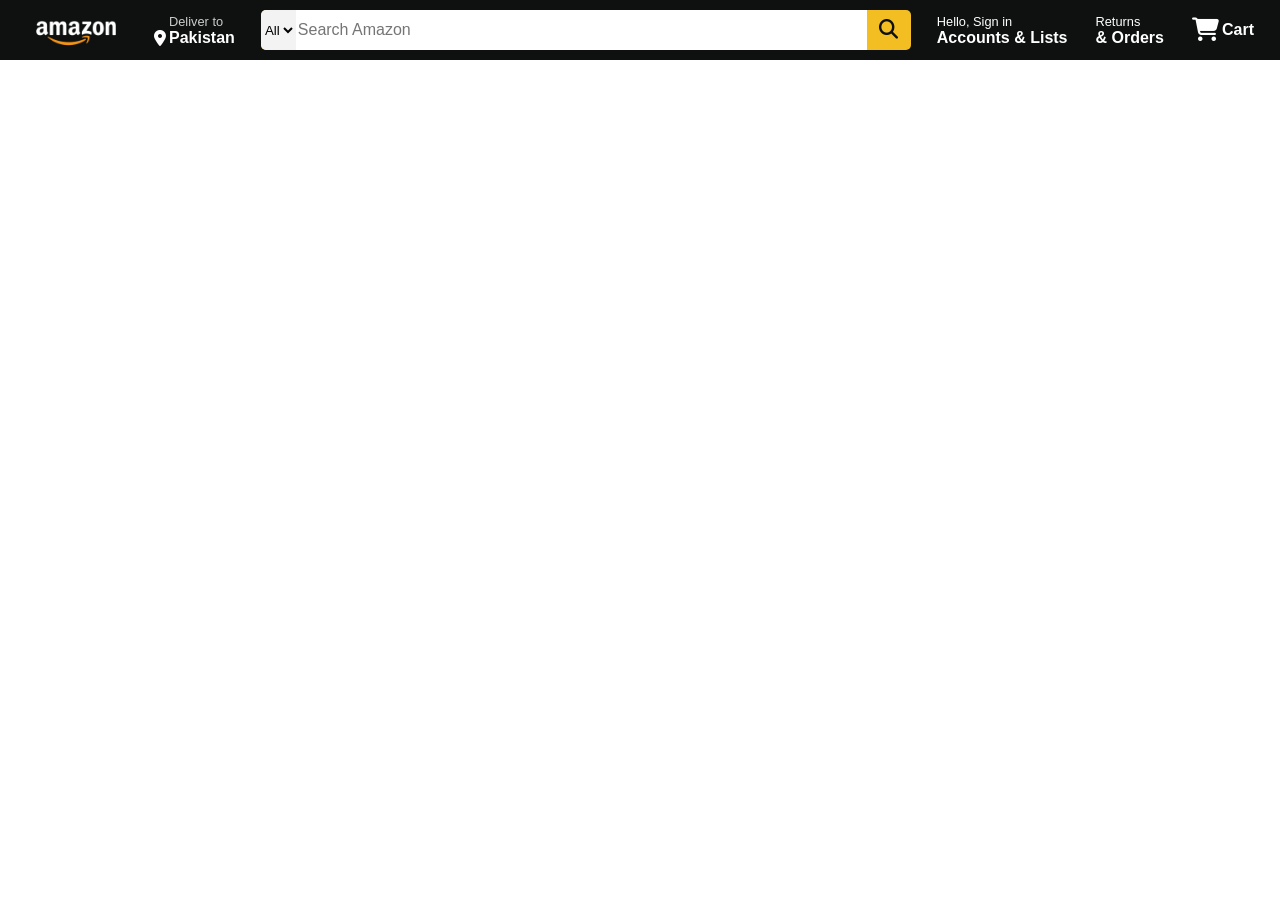
==== ProjectFIles/index.html @ 7b2ddd3a "First Commit" ====
<!DOCTYPE html>
<html lang="en">

<head>
    <meta charset="UTF-8">
    <meta name="viewport" content="width=device-width, initial-scale=1.0">
    <title>Amazon</title>
    <link rel="stylesheet" href="https://cdnjs.cloudflare.com/ajax/libs/font-awesome/6.4.0/css/all.min.css"
        integrity="sha512-iecdLmaskl7CVkqkXNQ/ZH/XLlvWZOJyj7Yy7tcenmpD1ypASozpmT/E0iPtmFIB46ZmdtAc9eNBvH0H/ZpiBw=="
        crossorigin="anonymous" referrerpolicy="no-referrer" />
    <link rel="stylesheet" href="styles.css">
</head>

<body>
    <header>
        <div class="navbar">
            <div class="nav-logo border">
                <div class="logo">

                </div>
            </div>
            <div class="nav-address border">
                <p class="add-first">Deliver to</p>
                <div class="add-icon">
                    <i class="fa-solid fa-location-dot"></i>
                    <p class="add-sec">Pakistan</p>
                </div>
            </div>
            <div class="nav-search">
                <select class="search-select">
                    <option>All</option>
                </select>
                <input type="text" placeholder="Search Amazon" class="SearchBox">
                <div class="search-icon">
                    <i class="fa-solid fa-magnifying-glass"></i>
                </div>
            </div>
            <div class="nav-signin border">
                <p class="nav-first">Hello, Sign in</p>
                <p class="nav-second">Accounts & Lists</p>
            </div>
            <div class="nav-returns border">
                <p class="nav-first">Returns</p>
                <p class="nav-second">& Orders</p>
            </div>
            <div class="nav-cart border">
                <div class="cart-icon">
                    <i class="fa-solid fa-cart-shopping"></i>
                </div>
                <p class="add-sec">Cart</p>
            </div>
        </div>
    </header>
</body>

</html>
---- ProjectFIles/styles.css ----
* {
    margin: 0;
    font-family: 'Gill Sans', 'Gill Sans MT', Calibri, 'Trebuchet MS', sans-serif;
    border: border-box;
}

.navbar {
    height: 60px;
    background-color: #0f1111;
    color: white;
    display: flex;
    align-items: center;
    justify-content: space-evenly;
}


.border {
    border: 2px solid transparent;
}

.border:hover {
    border: 2px solid white;
    border-radius: 5px;
}

.nav-logo {
    height: 50px;
    width: 100px;
}

.logo {
    background-image: url("amazon_logo.png");
    background-size: cover;
    height: 50px;
    width: 100%;
}

.delivery {
    height: 50px;
    width: 100px;
}

/* box2*/

.add-first {
    color: #cccccc;
    font-size: 0.8rem;
    margin-left: 15px;
}

.add-sec {
    margin-left: 3px;
    font-weight: 700;
}

.add-icon {
    display: flex;
    align-items: center;
}

/*box3*/
.nav-search {
    display: flex;
    width: 650px;
    height: 40px;
    border-radius: 5px;
    justify-content: space-evenly;
    /* align-items: center; */
    background-color: #F2BE22;
}

.nav-serach:hover {
    border: 10px solid #F2BE22;
    border-radius: 5px;
}

.search-select {
    background-color: #f3f3f3;
    border-top-left-radius: 5px;
    border-bottom-left-radius: 5px;
    text-align: center;
    border: none;
}

.SearchBox {
    width: 100%;
    font-size: 1rem;
    border: none;
}

.search-icon {
    width: 50px;
    display: flex;
    align-items: center;
    justify-content: center;
    font-size: 1.2rem;
    color: #0f1111;
}

/*box3-4,5*/
.nav-first {
    font-size: 0.8rem;
}

.nav-second {
    font-size: 1rem;
    font-weight: 700;
}

/*cart*/
.nav-cart {
    display: flex;
}

.cart-icon {
    font-size: 1.5rem;
}

.nav-cart p {
    align-self: center;
}
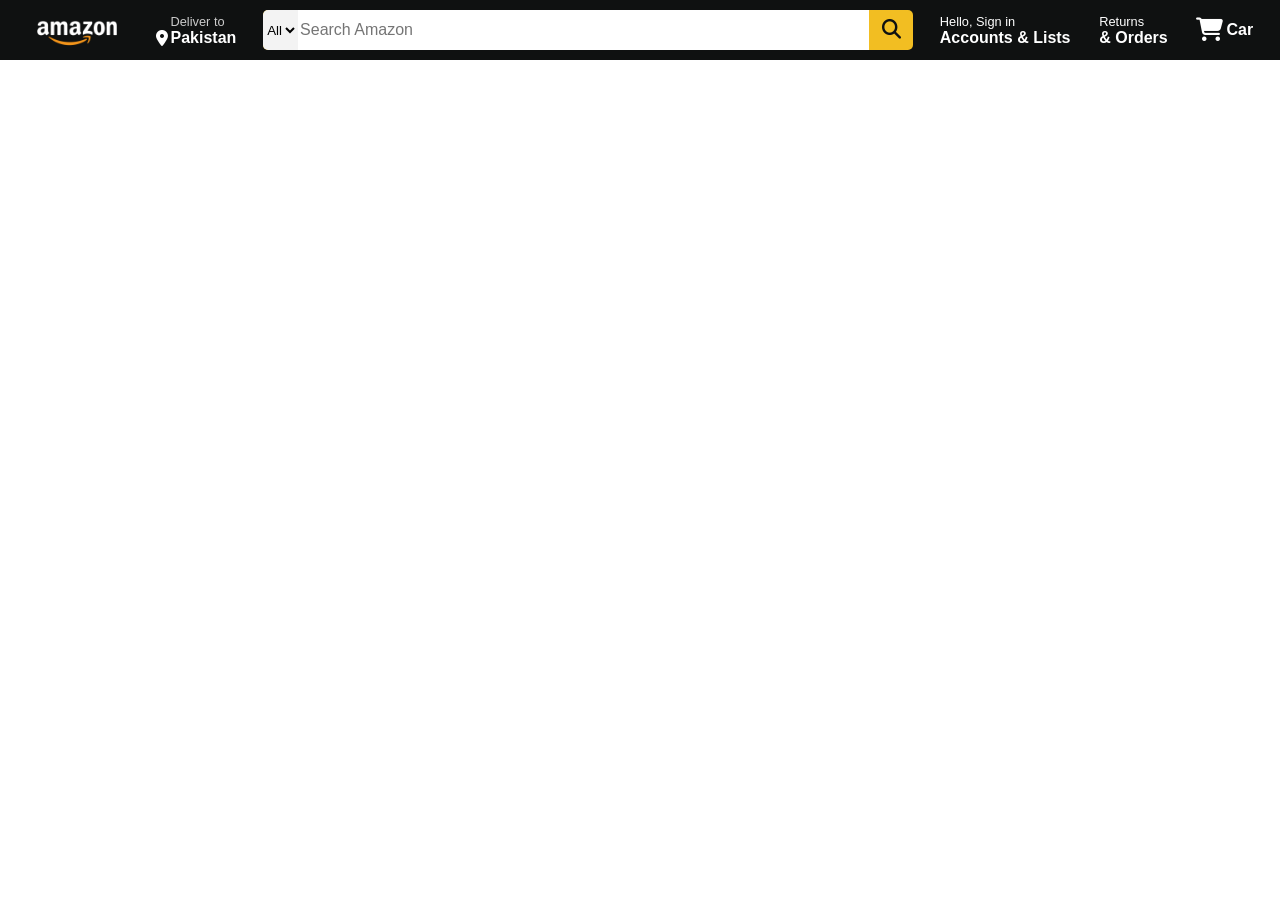
==== commit de14efa8: "Second Commit" ====
--- a/ProjectFIles/index.html
+++ b/ProjectFIles/index.html
@@ -47,7 +47,7 @@
                 <div class="cart-icon">
                     <i class="fa-solid fa-cart-shopping"></i>
                 </div>
-                <p class="add-sec">Cart</p>
+                <p class="add-sec">Car</p>
             </div>
         </div>
     </header>
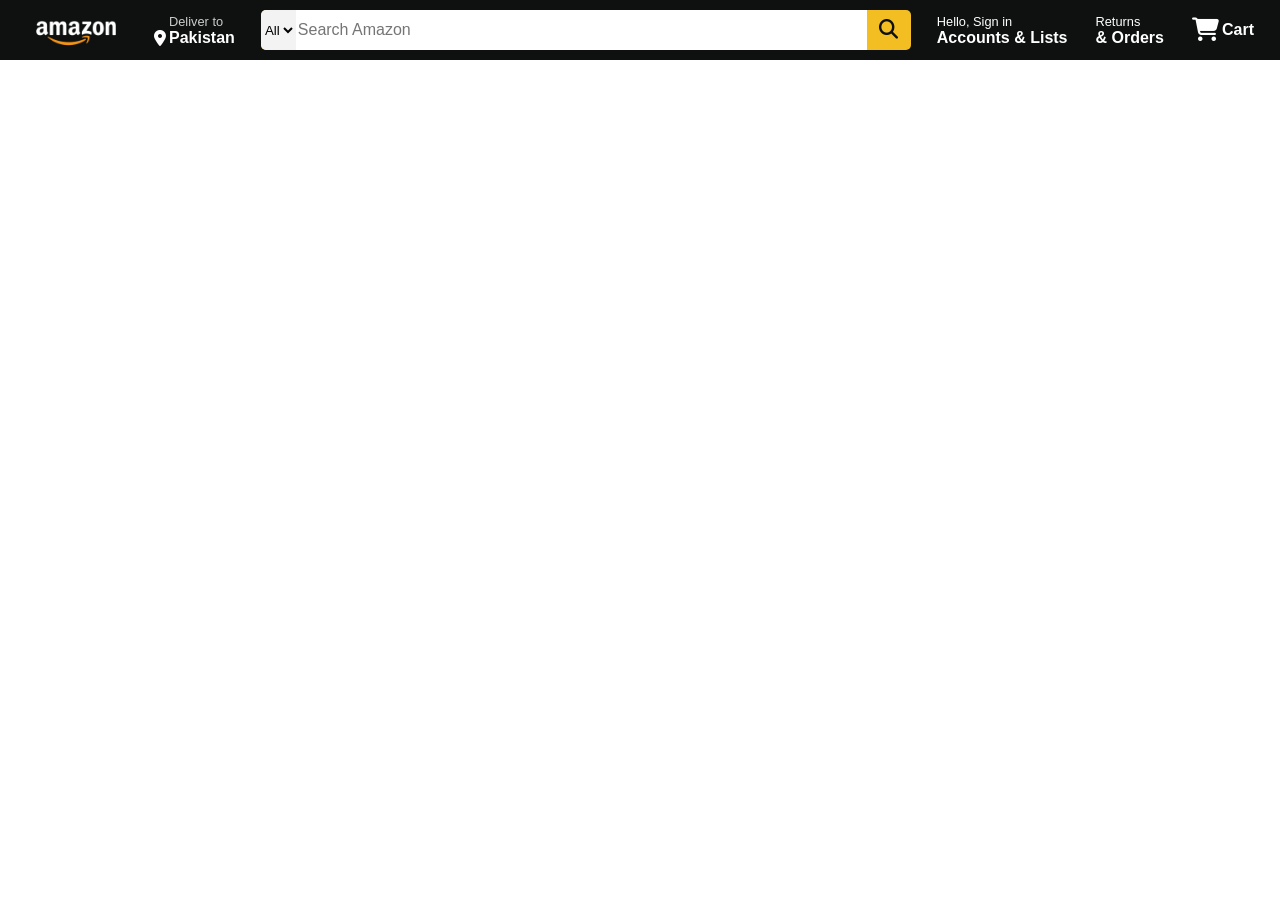
==== commit 20561fbc: "fixing" ====
--- a/ProjectFIles/index.html
+++ b/ProjectFIles/index.html
@@ -47,7 +47,7 @@
                 <div class="cart-icon">
                     <i class="fa-solid fa-cart-shopping"></i>
                 </div>
-                <p class="add-sec">Car</p>
+                <p class="add-sec">Cart</p>
             </div>
         </div>
     </header>
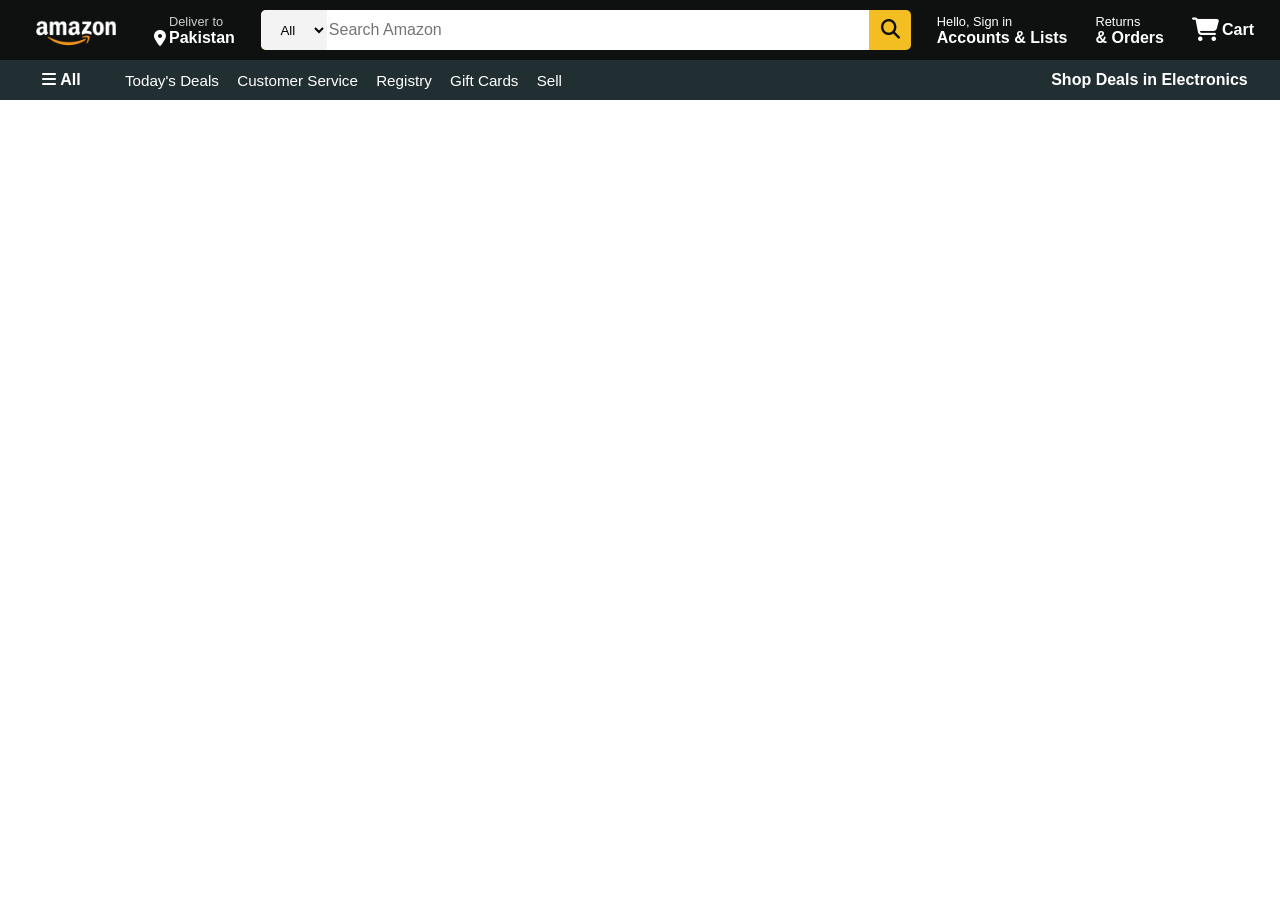
==== commit a15dd128: "panel added" ====
--- a/ProjectFIles/index.html
+++ b/ProjectFIles/index.html
@@ -27,8 +27,12 @@
                 </div>
             </div>
             <div class="nav-search">
-                <select class="search-select">
-                    <option>All</option>
+                <select class="search-select" name="list" id="list">
+                    <option value="all" selected>All</option>
+                    <option value="clothes">Clothes</option>
+                    <option value="sports">Sports</option>
+                    <option value="fitness">Fitness</option>
+
                 </select>
                 <input type="text" placeholder="Search Amazon" class="SearchBox">
                 <div class="search-icon">
@@ -50,6 +54,24 @@
                 <p class="add-sec">Cart</p>
             </div>
         </div>
+        <div class="panel">
+            <div class="panel-menu nav-second">
+                <a href="#" class="border">
+                    <i class="fa-solid fa-bars"></i>
+                    All
+                </a>
+            </div>
+            <div class="panel-options ops-text">
+                <a href="#" class="border">Today's Deals</a>
+                <a href="#" class="border">Customer Service</a>
+                <a href="#" class="border">Registry</a>
+                <a href="#" class="border">Gift Cards</a>
+                <a href="#" class="border">Sell</a>
+            </div>
+            <div class="panel-deals nav-second">
+                <a href="#" class="border">Shop Deals in Electronics</a>
+            </div>
+        </div>
     </header>
 </body>
 
--- a/ProjectFIles/styles.css
+++ b/ProjectFIles/styles.css
@@ -118,4 +118,27 @@
 
 .nav-cart p {
     align-self: center;
+}
+
+/*panel*/
+.panel {
+    background-color: #222f32;
+    height: 40px;
+    display: flex;
+    align-items: center;
+    justify-content: space-evenly;
+}
+
+.panel a {
+    text-decoration: none;
+    color: white;
+    margin-left: 10px
+}
+
+.panel-options {
+    width: 70%;
+}
+
+.ops-text {
+    font-size: 0.95rem;
 }
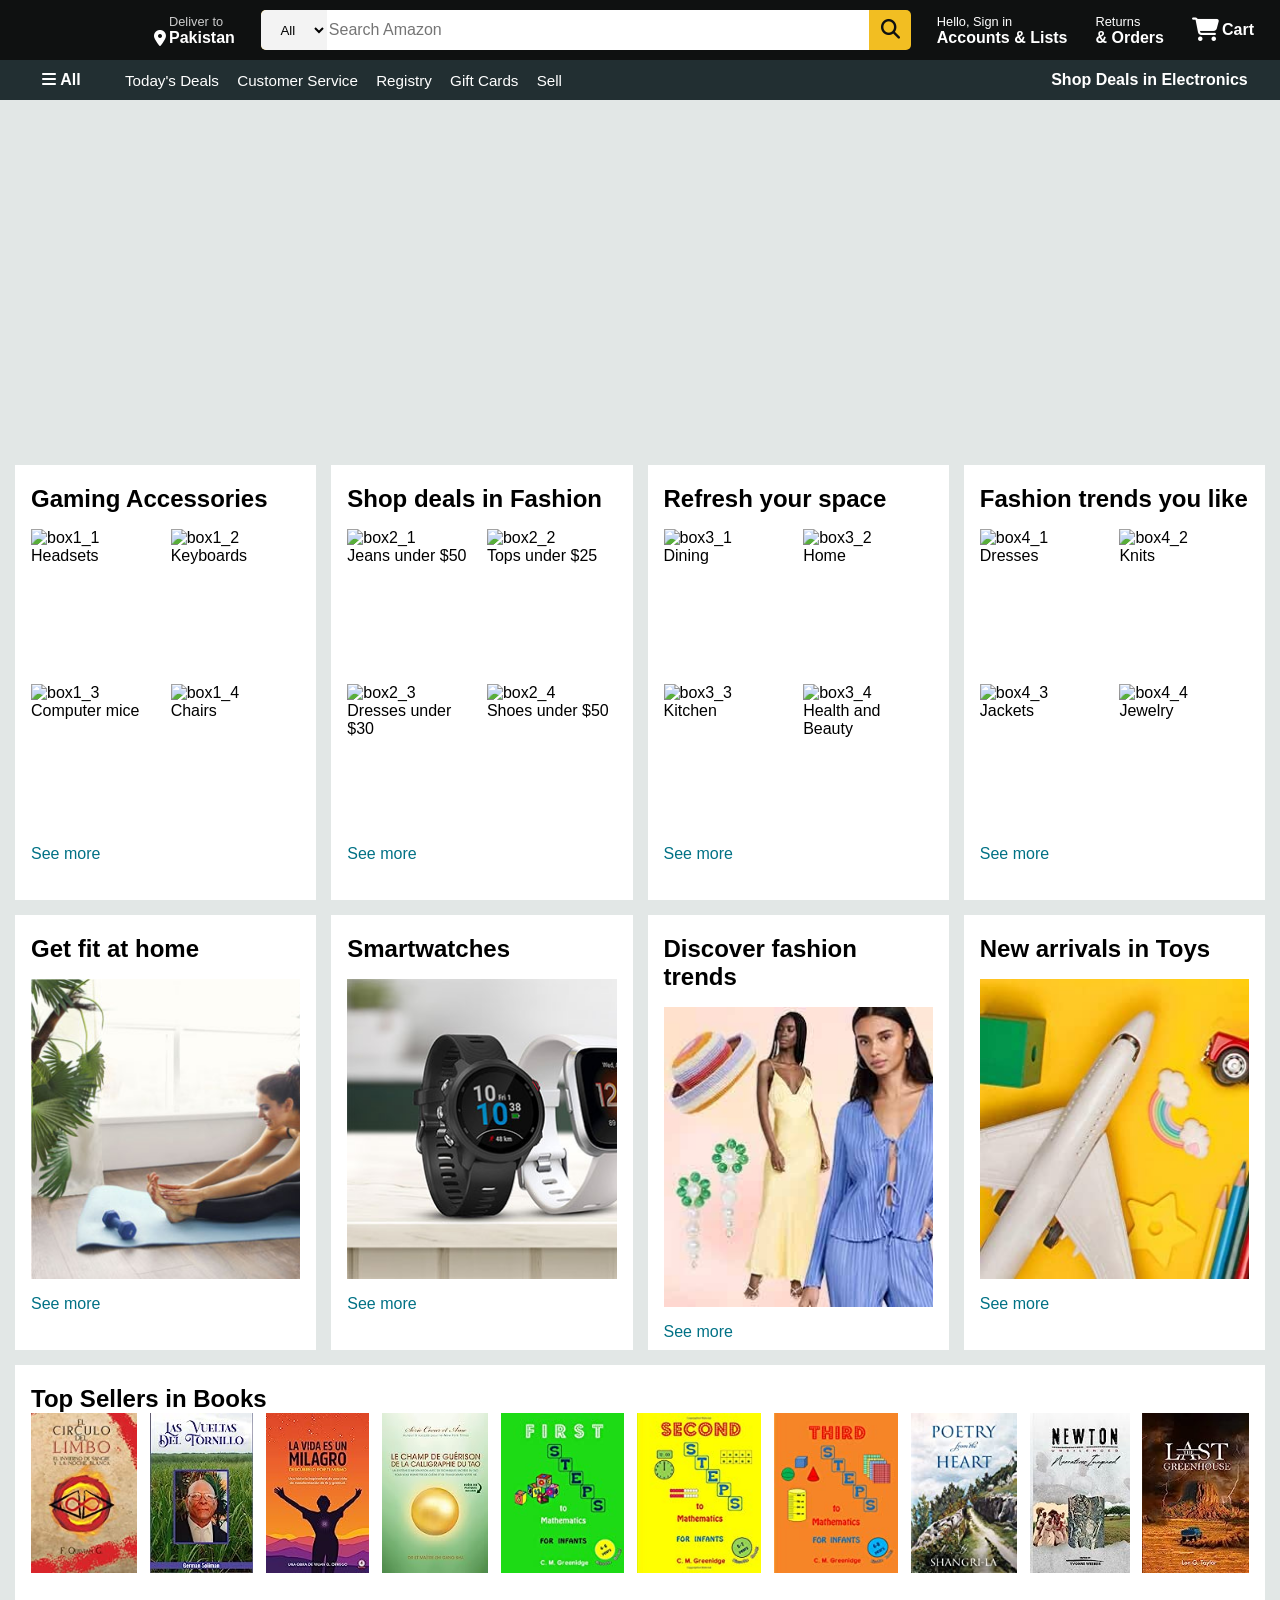
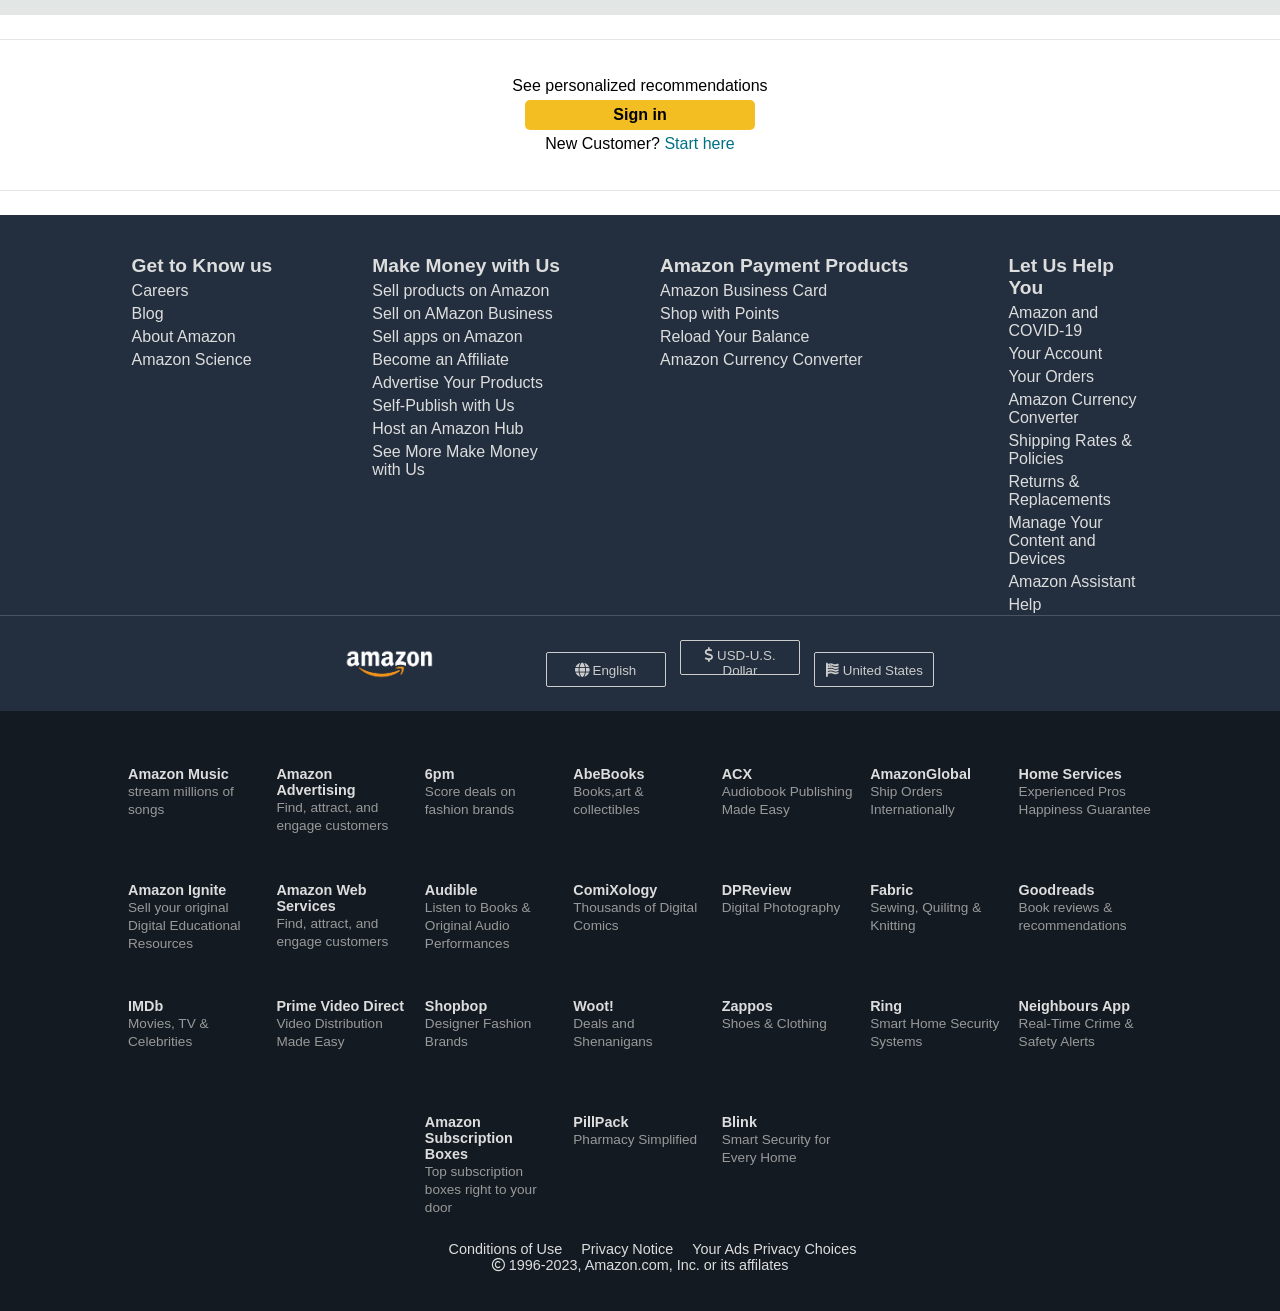
==== commit e96e40f8: "clone completed Alhumdulilah" ====
--- a/ProjectFIles/index.html
+++ b/ProjectFIles/index.html
@@ -73,6 +73,394 @@
             </div>
         </div>
     </header>
+    <!-- hero-section -->
+    <div class="hero-section">
+
+    </div>
+    <!-- content -->
+    <div class="shop-section">
+        <div class="box1 box">
+            <div class="box-content">
+                <h2>Gaming Accessories</h2>
+                <div class="box-img">
+                    <div class="small-section">
+                        <img src="/Images/box1_1.jpg" alt="box1_1">
+                        <p>Headsets</p>
+                    </div>
+                    <div class="small-section">
+                        <img src="/Images/box1_2.jpg" alt="box1_2">
+                        <p>Keyboards</p>
+                    </div>
+                    <div class="small-section">
+                        <img src="/Images/box1_3.jpg" alt="box1_3">
+                        <p>Computer mice</p>
+                    </div>
+                    <div class="small-section">
+                        <img src="/Images/box1_4.jpg" alt="box1_4">
+                        <p>Chairs</p>
+                    </div>
+                </div>
+                <a href="#">See more</a>
+            </div>
+        </div>
+        <div class="box2 box">
+            <div class="box-content">
+                <h2>Shop deals in Fashion</h2>
+                <div class="box-img">
+                    <div class="small-section">
+                        <img src="/Images/box2_1.jpg" alt="box2_1">
+                        <p>Jeans under $50 </p>
+                    </div>
+                    <div class="small-section">
+                        <img src="/Images/box2_2.jpg" alt="box2_2">
+                        <p>Tops under $25</p>
+                    </div>
+                    <div class="small-section">
+                        <img src="/Images/box2_3.jpg" alt="box2_3">
+                        <p>Dresses under $30</p>
+                    </div>
+                    <div class="small-section">
+                        <img src="/Images/box2_4.jpg" alt="box2_4">
+                        <p>Shoes under $50</p>
+                    </div>
+                </div>
+                <a href="#">See more</a>
+            </div>
+        </div>
+        <div class="box3 box">
+            <div class="box-content">
+                <h2>Refresh your space</h2>
+                <div class="box-img">
+                    <div class="small-section">
+                        <img src="/Images/box3_1.jpg" alt="box3_1">
+                        <p>Dining</p>
+                    </div>
+                    <div class="small-section">
+                        <img src="/Images/box3_2.jpg" alt="box3_2">
+                        <p>Home</p>
+                    </div>
+                    <div class="small-section">
+                        <img src="/Images/box3_3.jpg" alt="box3_3">
+                        <p>Kitchen</p>
+                    </div>
+                    <div class="small-section">
+                        <img src="/Images/box3_4.jpg" alt="box3_4">
+                        <p>Health and Beauty</p>
+                    </div>
+                </div>
+                <a href="#">See more</a>
+            </div>
+        </div>
+        <div class="box4 box">
+            <div class="box-content">
+                <h2>Fashion trends you like</h2>
+                <div class="box-img">
+                    <div class="small-section">
+                        <img src="/Images/box4_1.jpg" alt="box4_1">
+                        <p>Dresses</p>
+                    </div>
+                    <div class="small-section">
+                        <img src="/Images/box4_2.jpg" alt="box4_2">
+                        <p>Knits</p>
+                    </div>
+                    <div class="small-section">
+                        <img src="/Images/box4_3.jpg" alt="box4_3">
+                        <p>Jackets</p>
+                    </div>
+                    <div class="small-section">
+                        <img src="/Images/box4_4.jpg" alt="box4_4">
+                        <p>Jewelry</p>
+                    </div>
+                </div>
+                <a href="#">See more</a>
+            </div>
+        </div>
+        <div class="box5 box">
+            <div class="box-content">
+                <h2>Get fit at home</h2>
+                <div class="box-img-single" style="background-image: url('Images/box5.jpg');">
+
+                </div>
+                <a href="#">See more</a>
+            </div>
+        </div>
+        <div class="box6 box">
+            <div class="box-content">
+                <h2>Smartwatches</h2>
+                <div class="box-img-single" style="background-image: url('Images/box6.jpg');">
+
+                </div>
+                <a href="#">See more</a>
+            </div>
+        </div>
+        <div class="box7 box">
+            <div class="box-content">
+                <h2>Discover fashion trends</h2>
+                <div class="box-img-single" style="background-image: url('Images/box7.jpg');">
+
+                </div>
+                <a href="#">See more</a>
+            </div>
+        </div>
+        <div class="box8 box">
+            <div class="box-content">
+                <h2>New arrivals in Toys</h2>
+                <div class="box-img-single" style="background-image: url('Images/box8.jpg');">
+
+                </div>
+                <a href="#">See more</a>
+            </div>
+        </div>
+        <div class="box9 box horizontal">
+            <div class="box-content">
+                <h2>Top Sellers in Books</h2>
+                <div class="box-img-horizontal">
+                    <div class="books">
+                        <img src="Images/box9_1.jpg" alt="">
+                    </div>
+                    <div class="books">
+                        <img src="Images/box9_2.jpg" alt="">
+                    </div>
+                    <div class="books">
+                        <img src="Images/box9_3.jpg" alt="">
+                    </div>
+                    <div class="books">
+                        <img src="Images/box9_4.jpg" alt="">
+                    </div>
+                    <div class="books">
+                        <img src="Images/box9_5.jpg" alt="">
+                    </div>
+                    <div class="books">
+                        <img src="Images/box9_6.jpg" alt="">
+                    </div>
+                    <div class="books">
+                        <img src="Images/box9_7.jpg" alt="">
+                    </div>
+                    <div class="books">
+                        <img src="Images/box9_8.jpg" alt="">
+                    </div>
+                    <div class="books">
+                        <img src="Images/box9_9.jpg" alt="">
+                    </div>
+                    <div class="books">
+                        <img src="Images/box9__10.jpg" alt="">
+                    </div>
+                </div>
+            </div>
+        </div>
+    </div>
+    <div class="signInBar">
+        <div class="signinContent">
+            <p>See personalized recommendations</p>
+            <button>Sign in</button>
+            <p>New Customer? <a href="#">Start here </a></p>
+        </div>
+    </div>
+    <footer>
+        <div class="firstPart">
+            <div class="upperPart">
+                <div class="text1 text">
+                    <h2>Get to Know us</h2>
+                    <ul>
+                        <li><a href="#">Careers</a></li>
+                        <li><a href="#">Blog</a></li>
+                        <li><a href="#">About Amazon</a></li>
+                        <li><a href="#">Amazon Science</a></li>
+                    </ul>
+                </div>
+                <div class="text2 text">
+                    <h2>Make Money with Us</h2>
+                    <ul>
+                        <li><a href="#">Sell products on Amazon</a></li>
+                        <li><a href="#">Sell on AMazon Business</a></li>
+                        <li><a href="#">Sell apps on Amazon</a></li>
+                        <li><a href="#">Become an Affiliate</a></li>
+                        <li><a href="#">Advertise Your Products</a></li>
+                        <li><a href="#">Self-Publish with Us</a></li>
+                        <li><a href="#">Host an Amazon Hub</a></li>
+                        <li><a href="#">See More Make Money <br> with Us</a></li>
+
+                    </ul>
+                </div>
+                <div class="text3 text">
+                    <h2>Amazon Payment Products</h2>
+                    <ul>
+                        <li><a href="#">Amazon Business Card</a></li>
+                        <li><a href="#">Shop with Points</a></li>
+                        <li><a href="#">Reload Your Balance</a></li>
+                        <li><a href="#">Amazon Currency Converter</a></li>
+                    </ul>
+                </div>
+                <div class="text4 text">
+                    <h2>Let Us Help You</h2>
+                    <ul>
+                        <li><a href="#">Amazon and COVID-19</a></li>
+                        <li><a href="#">Your Account</a></li>
+                        <li><a href="#">Your Orders</a></li>
+                        <li><a href="#">Amazon Currency Converter</a></li>
+                        <li><a href="#">Shipping Rates & Policies</a></li>
+                        <li><a href="#">Returns & Replacements</a></li>
+                        <li><a href="#">Manage Your Content and Devices</a></li>
+                        <li><a href="#">Amazon Assistant</a></li>
+                        <li><a href="#">Help</a></li>
+                    </ul>
+                </div>
+            </div>
+            <div class="footerline"></div>
+            <div class="lowerPart">
+                <div class="lowerLogo l"></div>
+                <div class="lowerButtons">
+                    <button>
+                        <div class="buttonIcon"><i class="fa-solid fa-globe"></i></div>
+                        English
+                    </button>
+                    <button>
+                        <div class="buttonIcon"><i class="fa-solid fa-dollar-sign"></i></div>
+                        USD-U.S. Dollar
+                    </button>
+                    <button>
+                        <div class="buttonIcon"><i class="fa-solid fa-flag-usa"></i></div>
+                        United States
+                    </button>
+                </div>
+            </div>
+            <div class="secondPart">
+                <div class="footerGrid">
+                    <div class="footerSecondText1 footerSecondTexts">
+                        <a href="#">
+                            <h2>Amazon Music</h2> stream millions of songs
+                        </a>
+                    </div>
+                    <div class="footerSecondText2 footerSecondTexts">
+                        <a href="#">
+                            <h2>Amazon Advertising</h2> Find, attract, and engage customers
+                        </a>
+                    </div>
+                    <div class="footerSecondText3 footerSecondTexts">
+                        <a href="#">
+                            <h2>6pm</h2> Score deals on fashion brands
+                        </a>
+                    </div>
+                    <div class="footerSecondText4 footerSecondTexts">
+                        <a href="#">
+                            <h2>AbeBooks</h2> Books,art & collectibles
+                        </a>
+                    </div>
+                    <div class="footerSecondText5 footerSecondTexts">
+                        <a href="#">
+                            <h2>ACX</h2> Audiobook Publishing Made Easy
+                        </a>
+                    </div>
+                    <div class="footerSecondText6 footerSecondTexts">
+                        <a href="#">
+                            <h2>AmazonGlobal</h2> Ship Orders Internationally
+                        </a>
+                    </div>
+                    <div class="footerSecondText7 footerSecondTexts">
+                        <a href="#">
+                            <h2>Home Services</h2> Experienced Pros Happiness Guarantee
+                        </a>
+                    </div>
+                    <div class="footerSecondText8 footerSecondTexts">
+                        <a href="#">
+                            <h2>Amazon Ignite</h2> Sell your original Digital Educational Resources
+                        </a>
+                    </div>
+                    <div class="footerSecondText9 footerSecondTexts">
+                        <a href="#">
+                            <h2>Amazon Web Services</h2> Find, attract, and engage customers
+                        </a>
+                    </div>
+                    <div class="footerSecondText10 footerSecondTexts">
+                        <a href="#">
+                            <h2>Audible</h2>Listen to Books & Original Audio Performances
+                        </a>
+                    </div>
+                    <div class="footerSecondText11 footerSecondTexts">
+                        <a href="#">
+                            <h2>ComiXology</h2>Thousands of Digital Comics
+                        </a>
+                    </div>
+                    <div class="footerSecondText12 footerSecondTexts">
+                        <a href="#">
+                            <h2>DPReview</h2>Digital Photography
+                        </a>
+                    </div>
+                    <div class="footerSecondText13 footerSecondTexts">
+                        <a href="#">
+                            <h2>Fabric</h2>Sewing, Quilitng & Knitting
+                        </a>
+                    </div>
+                    <div class="footerSecondText14 footerSecondTexts">
+                        <a href="#">
+                            <h2>Goodreads</h2>Book reviews & recommendations
+                        </a>
+                    </div>
+                    <div class="footerSecondText15 footerSecondTexts">
+                        <a href="#">
+                            <h2>IMDb</h2>Movies, TV & Celebrities
+                        </a>
+                    </div>
+                    <div class="footerSecondText16 footerSecondTexts">
+                        <a href="#">
+                            <h2>Prime Video Direct</h2>Video Distribution Made Easy
+                        </a>
+                    </div>
+                    <div class="footerSecondText17 footerSecondTexts">
+                        <a href="#">
+                            <h2>Shopbop</h2>Designer Fashion Brands
+                        </a>
+                    </div>
+                    <div class="footerSecondText18 footerSecondTexts">
+                        <a href="#">
+                            <h2>Woot!</h2>Deals and Shenanigans
+                        </a>
+                    </div>
+                    <div class="footerSecondText19 footerSecondTexts">
+                        <a href="#">
+                            <h2>Zappos</h2>Shoes & Clothing
+                        </a>
+                    </div>
+                    <div class="footerSecondText20 footerSecondTexts">
+                        <a href="#">
+                            <h2>Ring</h2>Smart Home Security Systems
+                        </a>
+                    </div>
+                    <div class="footerSecondText21 footerSecondTexts">
+                        <a href="#">
+                            <h2>Neighbours App</h2>Real-Time Crime & Safety Alerts
+                        </a>
+                    </div>
+                    <div class="footerSecondText22 footerSecondTexts">
+                        <a href="#">
+                            <h2>Amazon Subscription Boxes</h2>Top subscription boxes right to your door
+                        </a>
+                    </div>
+                    <div class="footerSecondText23 footerSecondTexts">
+                        <a href="#">
+                            <h2>PillPack</h2>Pharmacy Simplified
+                        </a>
+                    </div>
+                    <div class="footerSecondText24 footerSecondTexts">
+                        <a href="#">
+                            <h2>Blink</h2>Smart Security for Every Home
+                        </a>
+                    </div>
+                </div>
+            </div>
+            <div class="lastPart">
+                <ul>
+                    <li><a href="#">Conditions of Use</a></li>
+                    <li><a href="#">Privacy Notice</a></li>
+                    <li><a href="#">Your Ads Privacy Choices</a></li>
+                </ul>
+                <p>
+                    <i class="fa-regular fa-copyright"></i>
+                    1996-2023, Amazon.com, Inc. or its affilates
+                </p>
+            </div>
+
+    </footer>
 </body>
 
 </html>
--- a/ProjectFIles/styles.css
+++ b/ProjectFIles/styles.css
@@ -4,6 +4,14 @@
     border: border-box;
 }
 
+body {
+    background-color: #e2e7e6;
+}
+
+button {
+    cursor: pointer;
+}
+
 .navbar {
     height: 60px;
     background-color: #0f1111;
@@ -29,7 +37,7 @@
 }
 
 .logo {
-    background-image: url("amazon_logo.png");
+    background-image: url("/Images/amazon_logo.png");
     background-size: cover;
     height: 50px;
     width: 100%;
@@ -141,4 +149,281 @@
 
 .ops-text {
     font-size: 0.95rem;
+}
+
+/* hero section */
+.hero-section {
+    background-image: url("/Images/hero_image.jpg");
+    height: 350px;
+    background-size: cover;
+}
+
+
+.shop-section {
+    margin-top: 15px;
+    margin-left: 15px;
+    margin-right: 15px;
+    display: grid;
+    grid-template-rows: repeat(2, 1fr);
+    grid-template-columns: repeat(4, 1fr);
+    column-gap: 15px;
+    row-gap: 15px;
+}
+
+.box {
+    height: 400px;
+    background-color: white;
+    padding: 20px 0px 15px;
+}
+
+.box-content {
+    margin-left: 1rem;
+    margin-right: 1rem;
+}
+
+.box-img {
+    height: 300px;
+    margin-top: 1rem;
+    margin-bottom: 1rem;
+    background-size: cover;
+    display: grid;
+    grid-template-rows: repeat(2, 1fr);
+    grid-template-columns: repeat(2, 1fr);
+    column-gap: 10px;
+    row-gap: 10px;
+}
+
+.box-img-single {
+    height: 300px;
+    margin-top: 1rem;
+    margin-bottom: 1rem;
+    background-size: cover;
+}
+
+.box-content a {
+    text-decoration: none;
+    color: #007185;
+    font-size: 1rem;
+}
+
+.small-section img {
+    max-width: 100%;
+    height: 80%;
+}
+
+.horizontal {
+    height: 200px;
+    grid-column-start: 1;
+    grid-column-end: 5;
+}
+
+.box-img-horizontal {
+    height: 160px;
+    display: flex;
+    justify-content: space-between;
+}
+
+.box-img-horizontal img {
+    max-width: 100%;
+    max-height: 100%;
+}
+
+.signInBar {
+    height: 200px;
+    background-color: white;
+    margin-top: 15px;
+    display: flex;
+    align-items: center;
+}
+
+.signinContent {
+    border-top: 1px solid #e2e7e6;
+    border-bottom: 1px solid #e2e7e6;
+    height: 150px;
+    margin-top: 1rem;
+    margin-bottom: 1rem;
+    width: 100%;
+    display: flex;
+    flex-direction: column;
+    justify-content: center;
+    align-items: center;
+}
+
+.signinContent button {
+    border: none;
+    width: 230px;
+    height: 30px;
+    border-radius: 5px;
+    background-color: #F2BE22;
+    margin-top: 5px;
+    margin-bottom: 5px;
+    font-size: 1rem;
+    font-weight: 600;
+}
+
+.signinContent a {
+    text-decoration: none;
+    color: #007185;
+}
+
+.firstPart {
+    background-color: #232f3e;
+    height: 500px;
+}
+
+.upperPart {
+    height: 400px;
+    display: flex;
+    /* border-bottom: 0.5px solid #e2e7e6; */
+    justify-content: center;
+    gap: 100px;
+}
+
+.text {
+    margin-top: 40px;
+    color: #dddddd;
+    font-size: 1rem;
+}
+
+.text h2 {
+    font-size: 1.2rem;
+    font-weight: 700;
+}
+
+.text ul {
+    list-style-type: none;
+    padding: 0;
+}
+
+.text ul li {
+    margin-top: 5px;
+}
+
+.text a {
+    text-decoration: none;
+    color: #dddddd;
+}
+
+.text a:hover {
+    text-decoration: underline;
+}
+
+.text4 {
+    width: 140px;
+}
+
+.footerline {
+    background-color: #e2e7e6;
+    height: 1px;
+    transform: scaleY(0.2);
+
+}
+
+.lowerPart {
+    height: 95px;
+    display: flex;
+    justify-content: center;
+    align-items: center;
+    gap: 10px;
+}
+
+.lowerButtons button {
+    background-color: #232f3e;
+    border: 0.8px solid #cccccc;
+    color: #cccccc;
+    border-radius: 2px;
+    width: 120px;
+    height: 35px;
+    padding: 6px;
+    margin-right: 10px;
+}
+
+.buttonIcon {
+    font-size: 0.9rem;
+    display: inline-block;
+    color: #cccccc;
+}
+
+.lowerLogo {
+    width: 100px;
+    height: 60px;
+    background-image: url("Images/amazon_logo.png");
+    background-size: cover;
+    margin-right: 100px;
+}
+
+.secondPart {
+    background-color: #131A22;
+    height: 500px;
+    display: flex;
+    justify-content: center;
+    align-items: center;
+    padding-top: 30px;
+}
+
+.footerGrid {
+    background-color: #131A22;
+    height: 90%;
+    width: 80%;
+    display: grid;
+    grid-template-columns: repeat(7, 1fr);
+    grid-template-rows: repeat(4, 1fr);
+    column-gap: 15px;
+    row-gap: 15px;
+}
+
+
+.footerSecondTexts a {
+    text-decoration: none;
+    color: #999999;
+    font-size: 0.85rem;
+}
+
+.footerSecondTexts a:hover {
+    text-decoration: underline;
+}
+
+.footerSecondTexts a h2 {
+    font-size: 0.9rem;
+    color: #dddddd;
+}
+
+.footerSecondText22 {
+    grid-column-start: 3;
+}
+
+
+
+.lastPart {
+    background-color: #131A22;
+    height: 70px;
+    color: #dddddd;
+    font-size: 0.9rem;
+}
+
+.lastPart ul {
+    text-align: center;
+}
+
+.lastPart ul li {
+    list-style-type: none;
+    display: inline-block;
+    margin-right: 15px;
+}
+
+.lastPart a {
+    text-decoration: none;
+    color: #dddddd;
+}
+
+.lastPart a:hover {
+    text-decoration: underline;
+}
+
+.lastPart p {
+    text-align: center;
+}
+
+.lastPart i {
+    font-size: 0.8rem;
 }
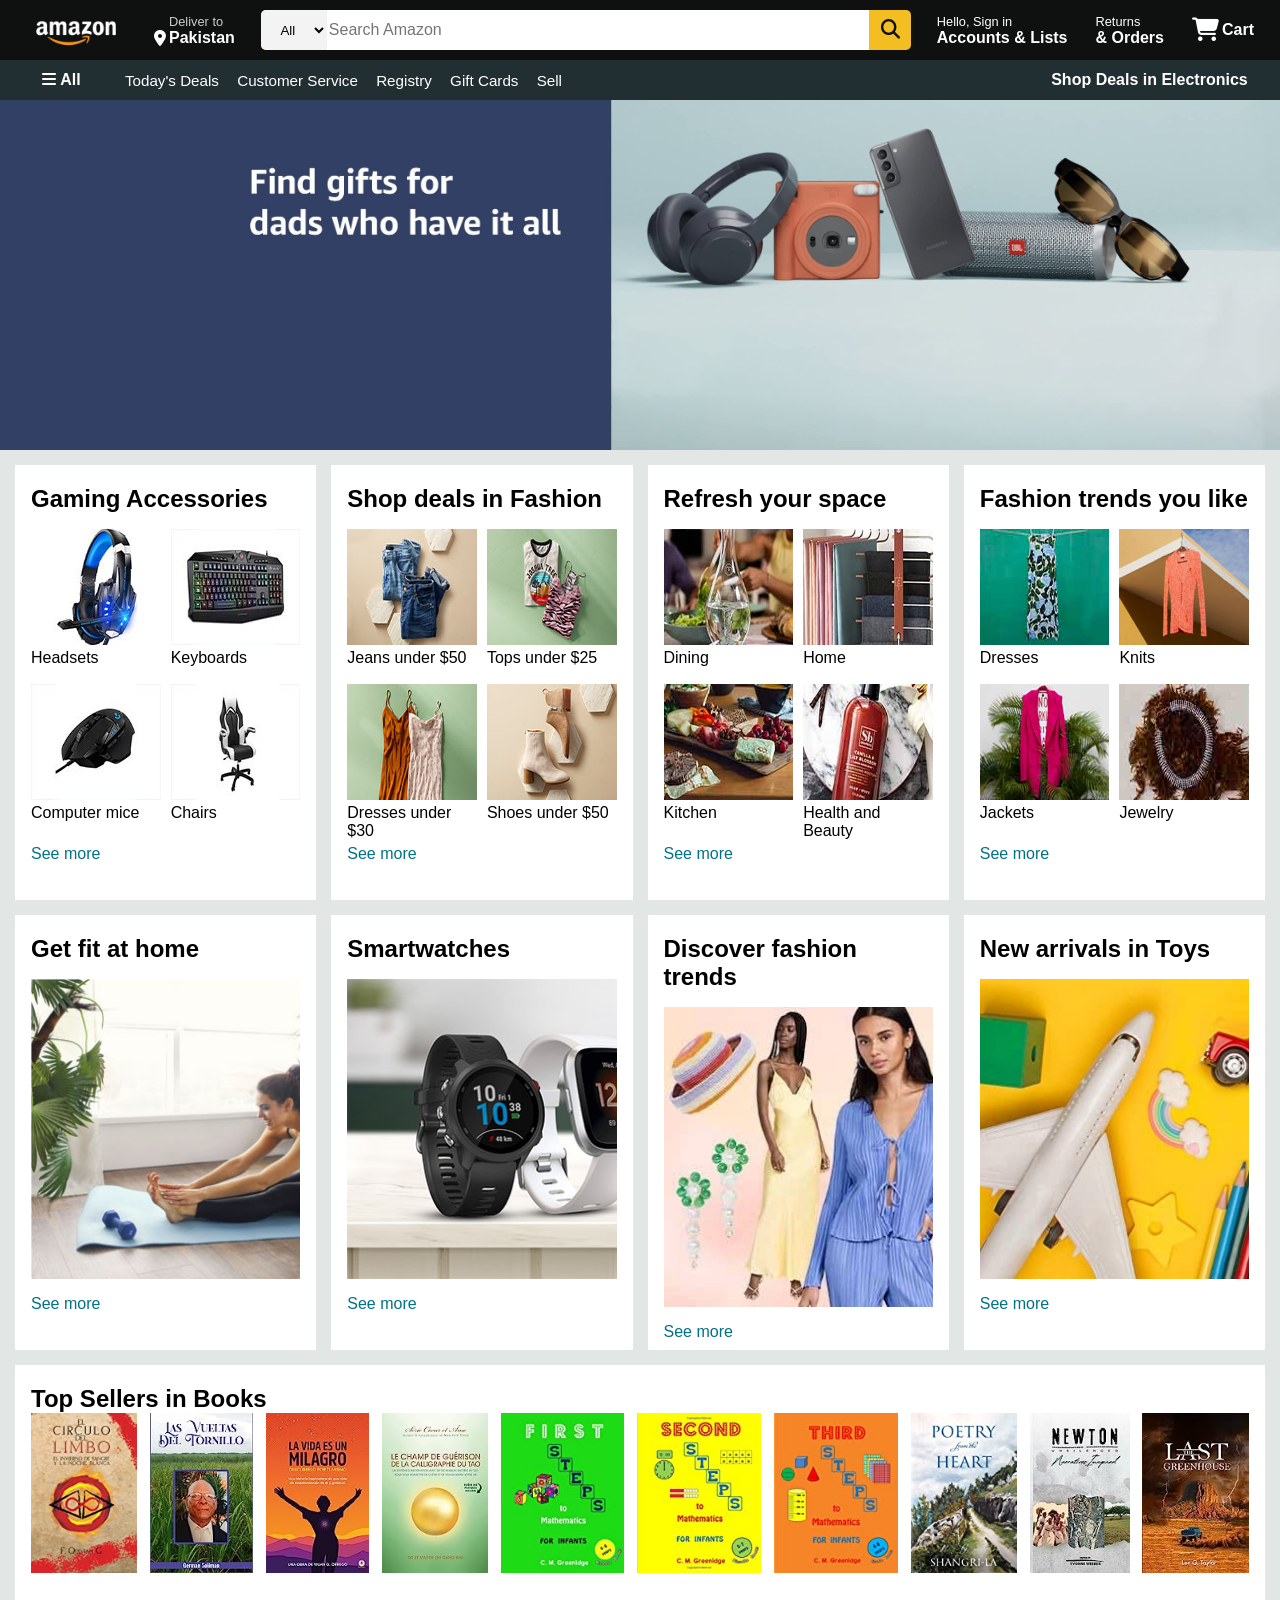
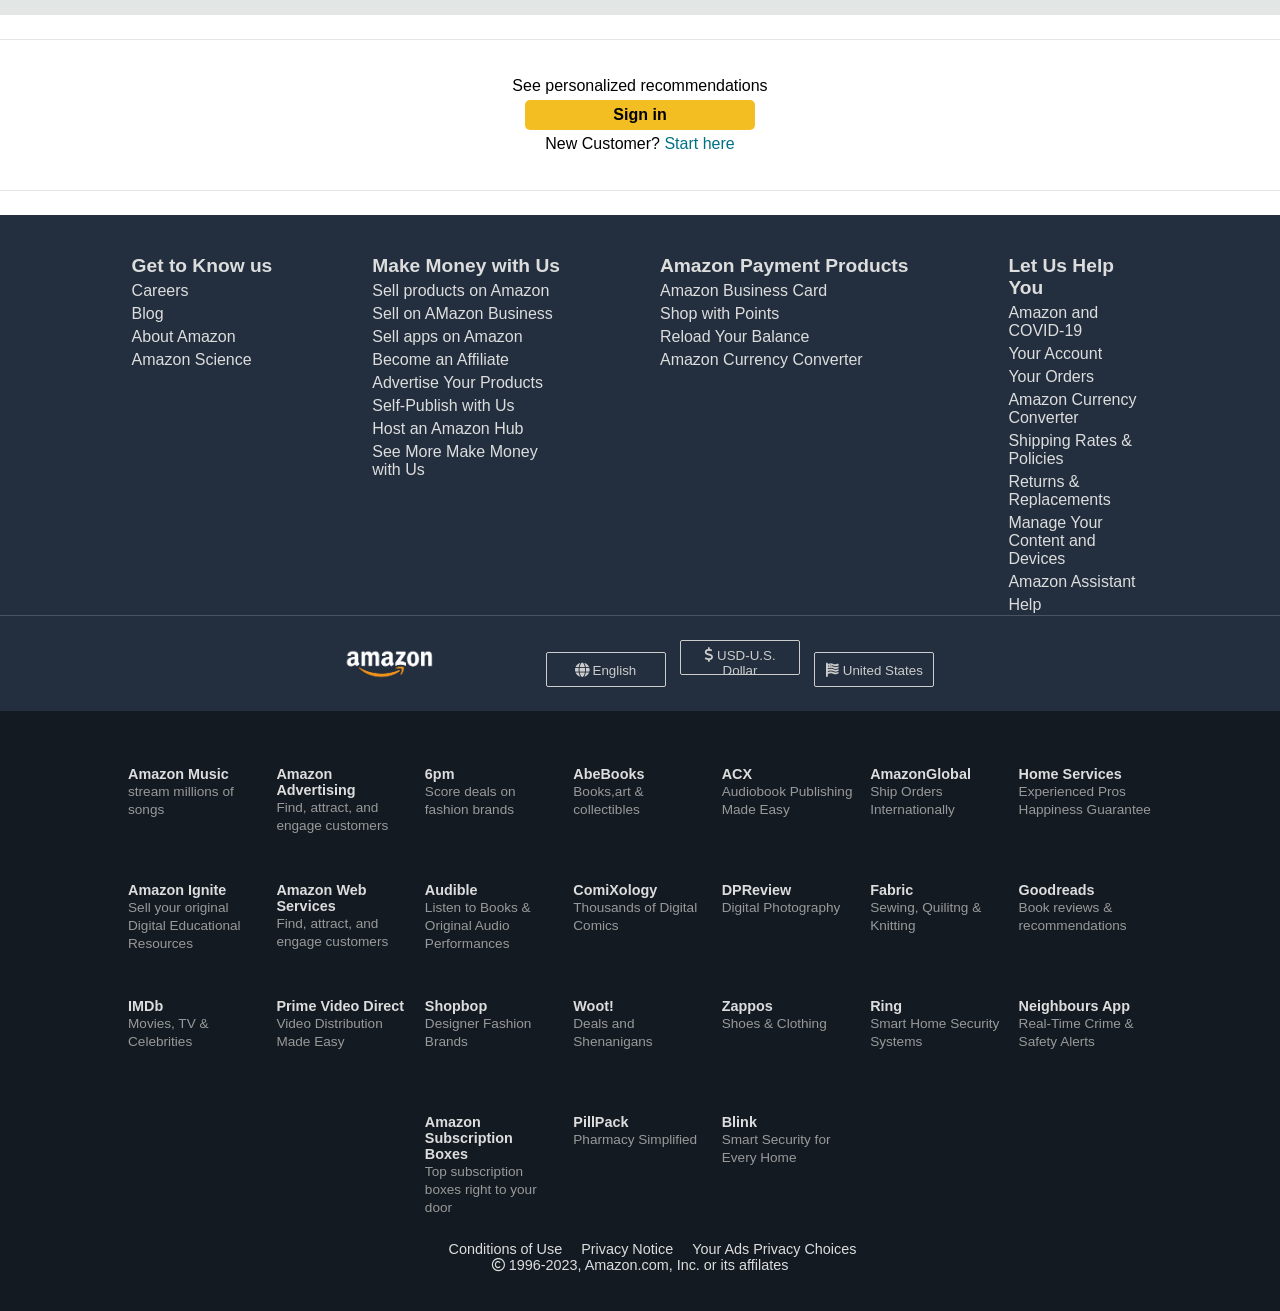
==== commit 906337ca: "Completed Alhumdulilah" ====
--- a/ProjectFIles/index.html
+++ b/ProjectFIles/index.html
@@ -84,19 +84,19 @@
                 <h2>Gaming Accessories</h2>
                 <div class="box-img">
                     <div class="small-section">
-                        <img src="/Images/box1_1.jpg" alt="box1_1">
+                        <img src="Images/box1_1.jpg" alt="box1_1">
                         <p>Headsets</p>
                     </div>
                     <div class="small-section">
-                        <img src="/Images/box1_2.jpg" alt="box1_2">
+                        <img src="Images/box1_2.jpg" alt="box1_2">
                         <p>Keyboards</p>
                     </div>
                     <div class="small-section">
-                        <img src="/Images/box1_3.jpg" alt="box1_3">
+                        <img src="Images/box1_3.jpg" alt="box1_3">
                         <p>Computer mice</p>
                     </div>
                     <div class="small-section">
-                        <img src="/Images/box1_4.jpg" alt="box1_4">
+                        <img src="Images/box1_4.jpg" alt="box1_4">
                         <p>Chairs</p>
                     </div>
                 </div>
@@ -108,19 +108,19 @@
                 <h2>Shop deals in Fashion</h2>
                 <div class="box-img">
                     <div class="small-section">
-                        <img src="/Images/box2_1.jpg" alt="box2_1">
+                        <img src="Images/box2_1.jpg" alt="box2_1">
                         <p>Jeans under $50 </p>
                     </div>
                     <div class="small-section">
-                        <img src="/Images/box2_2.jpg" alt="box2_2">
+                        <img src="Images/box2_2.jpg" alt="box2_2">
                         <p>Tops under $25</p>
                     </div>
                     <div class="small-section">
-                        <img src="/Images/box2_3.jpg" alt="box2_3">
+                        <img src="Images/box2_3.jpg" alt="box2_3">
                         <p>Dresses under $30</p>
                     </div>
                     <div class="small-section">
-                        <img src="/Images/box2_4.jpg" alt="box2_4">
+                        <img src="Images/box2_4.jpg" alt="box2_4">
                         <p>Shoes under $50</p>
                     </div>
                 </div>
@@ -132,19 +132,19 @@
                 <h2>Refresh your space</h2>
                 <div class="box-img">
                     <div class="small-section">
-                        <img src="/Images/box3_1.jpg" alt="box3_1">
+                        <img src="Images/box3_1.jpg" alt="box3_1">
                         <p>Dining</p>
                     </div>
                     <div class="small-section">
-                        <img src="/Images/box3_2.jpg" alt="box3_2">
+                        <img src="Images/box3_2.jpg" alt="box3_2">
                         <p>Home</p>
                     </div>
                     <div class="small-section">
-                        <img src="/Images/box3_3.jpg" alt="box3_3">
+                        <img src="Images/box3_3.jpg" alt="box3_3">
                         <p>Kitchen</p>
                     </div>
                     <div class="small-section">
-                        <img src="/Images/box3_4.jpg" alt="box3_4">
+                        <img src="Images/box3_4.jpg" alt="box3_4">
                         <p>Health and Beauty</p>
                     </div>
                 </div>
@@ -156,19 +156,19 @@
                 <h2>Fashion trends you like</h2>
                 <div class="box-img">
                     <div class="small-section">
-                        <img src="/Images/box4_1.jpg" alt="box4_1">
+                        <img src="Images/box4_1.jpg" alt="box4_1">
                         <p>Dresses</p>
                     </div>
                     <div class="small-section">
-                        <img src="/Images/box4_2.jpg" alt="box4_2">
+                        <img src="Images/box4_2.jpg" alt="box4_2">
                         <p>Knits</p>
                     </div>
                     <div class="small-section">
-                        <img src="/Images/box4_3.jpg" alt="box4_3">
+                        <img src="Images/box4_3.jpg" alt="box4_3">
                         <p>Jackets</p>
                     </div>
                     <div class="small-section">
-                        <img src="/Images/box4_4.jpg" alt="box4_4">
+                        <img src="Images/box4_4.jpg" alt="box4_4">
                         <p>Jewelry</p>
                     </div>
                 </div>
--- a/ProjectFIles/styles.css
+++ b/ProjectFIles/styles.css
@@ -37,7 +37,7 @@
 }
 
 .logo {
-    background-image: url("/Images/amazon_logo.png");
+    background-image: url("Images/amazon_logo.png");
     background-size: cover;
     height: 50px;
     width: 100%;
@@ -153,7 +153,7 @@
 
 /* hero section */
 .hero-section {
-    background-image: url("/Images/hero_image.jpg");
+    background-image: url("Images/hero_image.jpg");
     height: 350px;
     background-size: cover;
 }
